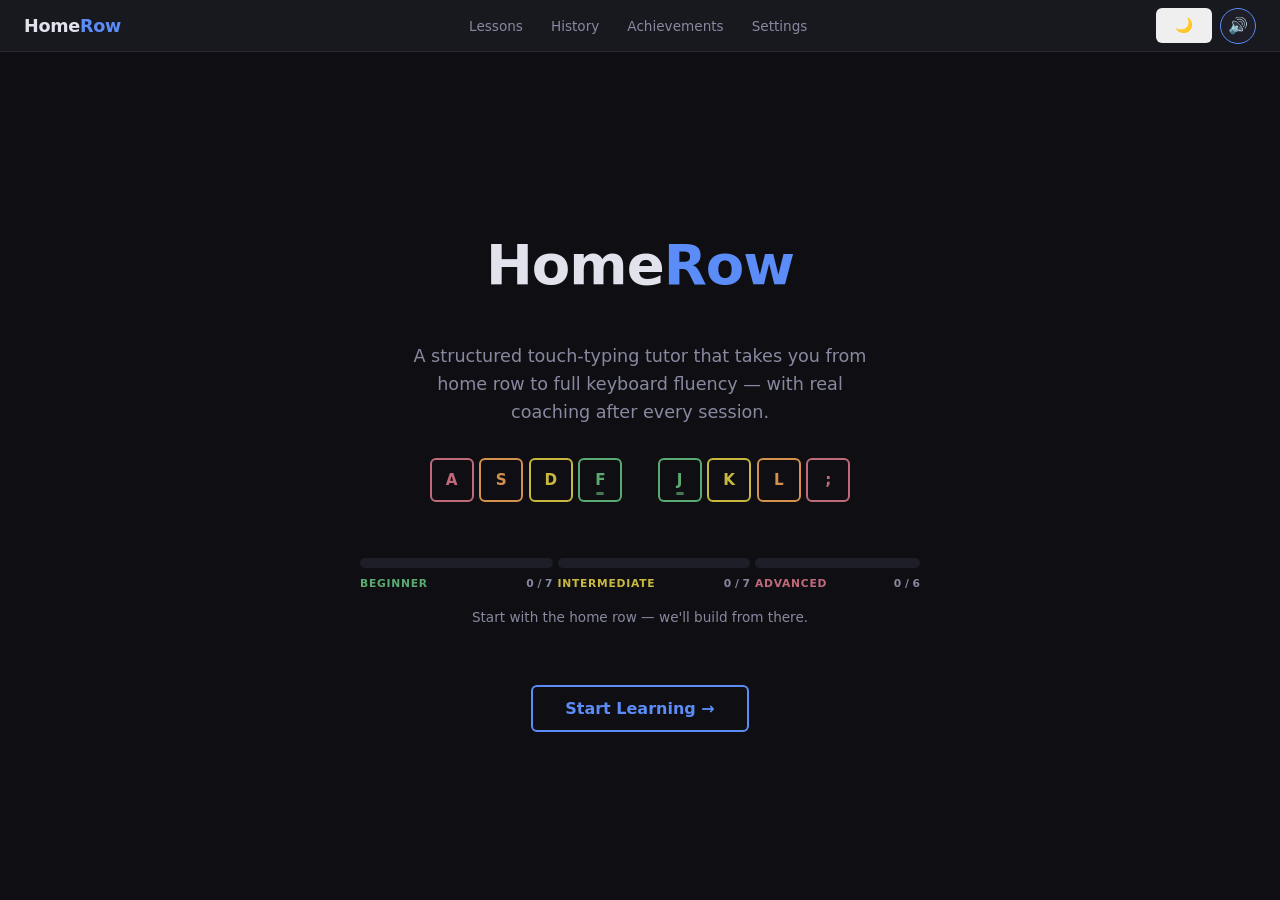
==== index.html @ 1284bb2a "Rename homerow.html to index.html for clean subdomain deployment Co-Authored-By: Claude Sonnet 4.6 <" ====
<!DOCTYPE html>
<html lang="en">
<head>
  <meta charset="UTF-8">
  <meta name="viewport" content="width=device-width, initial-scale=1.0">
  <title>HomeRow — Touch Typing Tutor</title>
  <meta name="description" content="HomeRow: a structured, phase-based touch typing tutor with AI coaching feedback.">
  <meta property="og:title" content="HomeRow — Touch Typing Tutor">
  <meta property="og:description" content="A structured touch-typing tutor that takes you from home row to full keyboard fluency — with AI coaching after every session.">
  <meta property="og:image" content="https://homerow.jamesmitchell.co.nz/assets/icons/social.png">
  <meta property="og:url" content="https://homerow.jamesmitchell.co.nz">
  <meta property="og:type" content="website">
  <link rel="icon" type="image/svg+xml" href="./assets/icons/favicon.svg">
  <link rel="stylesheet" href="./css/style.css">
</head>
<body>

<div id="mobile-notice" class="mobile-notice hidden">
  <div class="mobile-notice-inner">
    <div class="mobile-notice-icon">⌨️</div>
    <h2>HomeRow needs a keyboard</h2>
    <p>HomeRow is a touch typing tutor designed for use with a physical keyboard. For the best experience, open it on a desktop or laptop.</p>
  </div>
</div>

<div id="app">

  <!-- ═══════════════════════════════════════════════════════════
       TOOLBAR
  ════════════════════════════════════════════════════════════ -->
  <header id="toolbar">
    <button class="logo" data-screen="welcome">Home<span>Row</span></button>

    <nav id="toolbar-nav">
      <button class="nav-btn" data-screen="lessons">Lessons</button>
      <button class="nav-btn" data-screen="history">History</button>
      <button class="nav-btn" data-screen="achievements">Achievements</button>
      <button class="nav-btn" data-screen="settings">Settings</button>
    </nav>

    <div id="toolbar-right">
      <button id="theme-toggle" title="Switch to light mode">🌙</button>
      <button id="sound-toggle" class="on" title="Sound on — click to mute">🔊</button>
    </div>
  </header>

  <!-- ═══════════════════════════════════════════════════════════
       SCREEN: WELCOME
  ════════════════════════════════════════════════════════════ -->
  <main id="screen-welcome" class="screen active">
    <div class="welcome-logo">Home<span>Row</span></div>
    <p class="welcome-tagline">
      A structured touch-typing tutor that takes you from home row to full keyboard fluency — with real coaching after every session.
    </p>

    <div class="welcome-homerow">
      <div class="welcome-key" data-finger="left-pinky">A</div>
      <div class="welcome-key" data-finger="left-ring">S</div>
      <div class="welcome-key" data-finger="left-middle">D</div>
      <div class="welcome-key welcome-anchor" data-finger="left-index">F</div>
      <div class="welcome-spacer"></div>
      <div class="welcome-key welcome-anchor" data-finger="right-index">J</div>
      <div class="welcome-key" data-finger="right-middle">K</div>
      <div class="welcome-key" data-finger="right-ring">L</div>
      <div class="welcome-key" data-finger="right-pinky">;</div>
    </div>

    <div class="welcome-progress">
      <div class="welcome-progress-bar">
        <div class="progress-segment progress-segment--beginner">
          <div class="progress-segment-track">
            <div class="progress-segment-fill" id="progress-fill-beginner"></div>
          </div>
          <div class="progress-segment-label">
            <span class="progress-segment-name">Beginner</span>
            <span class="progress-segment-count" id="progress-count-beginner">0 / 7</span>
          </div>
        </div>
        <div class="progress-segment progress-segment--intermediate">
          <div class="progress-segment-track">
            <div class="progress-segment-fill" id="progress-fill-intermediate"></div>
          </div>
          <div class="progress-segment-label">
            <span class="progress-segment-name">Intermediate</span>
            <span class="progress-segment-count" id="progress-count-intermediate">0 / 7</span>
          </div>
        </div>
        <div class="progress-segment progress-segment--advanced">
          <div class="progress-segment-track">
            <div class="progress-segment-fill" id="progress-fill-advanced"></div>
          </div>
          <div class="progress-segment-label">
            <span class="progress-segment-name">Advanced</span>
            <span class="progress-segment-count" id="progress-count-advanced">0 / 6</span>
          </div>
        </div>
      </div>
      <p class="welcome-phase-hint" id="welcome-phase-hint"></p>
    </div>

    <div style="display: flex; gap: 0.75rem; flex-wrap: wrap; justify-content: center;">
      <button id="btn-start" class="btn-primary">Start Learning →</button>
      <button id="btn-import-welcome" class="btn-secondary">Load Progress</button>
    </div>
  </main>

  <!-- ═══════════════════════════════════════════════════════════
       SCREEN: LESSON SELECT
  ════════════════════════════════════════════════════════════ -->
  <main id="screen-lessons" class="screen">
    <h2>Choose a Lesson</h2>
    <p class="subtitle">Complete each lesson to unlock the next. Requires 90% accuracy and meeting the WPM target.</p>
    <div id="lessons-grid-root"></div>
    <div class="lessons-actions">
      <button id="btn-save-lessons" class="btn-secondary">Save Progress</button>
      <button id="btn-load-lessons" class="btn-secondary">Load Progress</button>
    </div>
  </main>

  <!-- ═══════════════════════════════════════════════════════════
       SCREEN: SESSION (TYPING)
  ════════════════════════════════════════════════════════════ -->
  <main id="screen-session" class="screen">

    <!-- Session header -->
    <div class="session-header">
      <div class="session-info">
        <h2 id="session-lesson-title">Lesson 1: Home Row</h2>
        <span id="session-phase-badge" class="phase-badge beginner">beginner</span>
        <span id="session-length" class="text-dim text-sm" style="margin-left: 0.5rem;">~18 min session</span>
      </div>
      <div class="session-stats">
        <div class="stat-pill">
          <div class="stat-val" id="live-wpm">0</div>
          <div class="stat-lbl">WPM</div>
        </div>
        <div class="stat-pill">
          <div class="stat-val" id="live-accuracy">100%</div>
          <div class="stat-lbl">Accuracy</div>
        </div>
        <div class="stat-pill">
          <div class="stat-val" id="session-time">0:00</div>
          <div class="stat-lbl">Time</div>
        </div>
      </div>
    </div>

    <!-- Exercise info and progress -->
    <div style="display: flex; align-items: center; justify-content: space-between; gap: 1rem;">
      <span class="exercise-label" id="exercise-label">Warmup</span>
      <span class="text-dim text-xs" id="exercise-progress-label">Exercise 1 of 4</span>
    </div>
    <div class="progress-track">
      <div class="progress-fill" id="progress-fill" style="width: 0%"></div>
    </div>

    <!-- Typing area -->
    <div class="typing-area">
      <div id="typing-text" tabindex="0" aria-label="Typing exercise text" role="textbox" aria-readonly="true"></div>
    </div>

    <!-- Keyboard diagram -->
    <div class="keyboard-wrap">
      <div class="keyboard-legend">
        <div class="legend-item"><div class="legend-dot pinky"></div>Pinky</div>
        <div class="legend-item"><div class="legend-dot ring"></div>Ring</div>
        <div class="legend-item"><div class="legend-dot middle"></div>Middle</div>
        <div class="legend-item"><div class="legend-dot index"></div>Index</div>
        <div class="legend-item"><div class="legend-dot thumb"></div>Thumb</div>
      </div>
      <div id="keyboard-diagram" class="keyboard-diagram"></div>
    </div>

    <!-- Footer hints -->
    <div class="session-footer">
      <span class="hint">Just start typing — no need to click the text box.</span>
      <button class="btn-secondary text-sm" id="btn-quit-session"
              onclick="if(confirm('End this session?')) { location.reload(); }">Quit Session</button>
    </div>

  </main>

  <!-- ═══════════════════════════════════════════════════════════
       SCREEN: PHASE COMPLETE
  ════════════════════════════════════════════════════════════ -->
  <main id="screen-phase-complete" class="screen">
    <div class="phase-complete-inner">
      <div class="phase-complete-achievement-icon" id="phase-complete-icon"></div>
      <div class="phase-complete-phase-label" id="phase-complete-label"></div>
      <h2 class="phase-complete-title" id="phase-complete-title"></h2>
      <p class="phase-complete-message" id="phase-complete-message"></p>
      <div class="phase-complete-achievement-name" id="phase-complete-achievement-name"></div>
      <button id="btn-phase-continue" class="btn-primary">View Results →</button>
    </div>
  </main>

  <!-- ═══════════════════════════════════════════════════════════
       SCREEN: SUMMARY
  ════════════════════════════════════════════════════════════ -->
  <main id="screen-summary" class="screen">

    <div class="summary-header">
      <h2>Session Complete 🎉</h2>
      <p>Here's how you did.</p>
    </div>

    <!-- Stats grid -->
    <div class="summary-stats">
      <div class="summary-stat">
        <div class="val accent" id="summary-wpm">—</div>
        <div class="lbl">WPM</div>
        <div class="target-lbl" id="summary-wpm-target"></div>
      </div>
      <div class="summary-stat">
        <div class="val good" id="summary-accuracy">—</div>
        <div class="lbl">Accuracy</div>
        <div class="target-lbl" id="summary-acc-target"></div>
      </div>
      <div class="summary-stat">
        <div class="val" id="summary-duration">—</div>
        <div class="lbl">Duration</div>
      </div>
      <div class="summary-stat">
        <div class="val" id="summary-lesson">—</div>
        <div class="lbl">Lesson</div>
      </div>
    </div>

    <!-- Unlock banner (shown if lesson unlocked) -->
    <div id="unlock-banner" class="unlock-banner hidden">
      <span class="icon">🔓</span>
      <div>
        <strong>Lesson unlocked!</strong>
        <span id="unlock-lesson-title" style="color: var(--text-dim);">Next lesson title</span>
      </div>
    </div>

    <!-- Not-passed notice (shown if thresholds not met) -->
    <div id="not-passed-notice" class="not-passed-notice hidden">
      <p class="not-passed-heading">Not quite — keep practising this lesson.</p>
      <ul id="not-passed-reasons" class="not-passed-reasons"></ul>
    </div>

    <!-- Strict Mode prompt (shown once after first lesson pass) -->
    <div id="strict-mode-prompt" class="strict-prompt hidden">
      <div class="strict-prompt-body">
        <strong>Ready for a challenge?</strong>
        <p>Strict Mode forces you to fix every mistake before moving on — the fastest way to build clean habits.</p>
      </div>
      <div class="strict-prompt-actions">
        <button id="btn-strict-yes" class="btn-primary">Turn on Strict Mode</button>
        <button id="btn-strict-no" class="btn-secondary">Not yet</button>
      </div>
    </div>

    <!-- New achievements (shown when earned this session) -->
    <div id="new-achievements-banner" class="new-achievements-banner hidden">
      <h3>🏆 Achievement Unlocked!</h3>
      <div id="new-achievements-list" class="new-achievements-list"></div>
    </div>

    <!-- Problem keys -->
    <div class="problem-keys-section">
      <h3>Problem Keys This Session</h3>
      <div id="problem-key-list" class="problem-key-list"></div>
    </div>

    <!-- AI Feedback -->
    <div class="ai-feedback">
      <h3>Coach Feedback</h3>
      <div id="ai-feedback-text">
        <span class="unavailable">Coaching feedback will appear here after your session.</span>
      </div>
    </div>

    <!-- Strict Mode toggle -->
    <div class="summary-strict-row">
      <span class="summary-strict-label">Strict Mode</span>
      <span class="summary-strict-desc">Fix every mistake before moving on</span>
      <label class="toggle">
        <input type="checkbox" id="summary-strict-check">
        <span class="toggle-slider"></span>
      </label>
    </div>

    <!-- Actions -->
    <div class="summary-actions">
      <button id="btn-next-lesson" class="btn-primary hidden">Next Lesson →</button>
      <button id="btn-retry" class="btn-secondary">Try Again</button>
      <button id="btn-lessons-from-summary" class="btn-secondary">All Lessons</button>
      <button id="btn-save-summary" class="btn-secondary">Save Progress</button>
    </div>

  </main>

  <!-- ═══════════════════════════════════════════════════════════
       SCREEN: ACHIEVEMENTS
  ════════════════════════════════════════════════════════════ -->
  <main id="screen-achievements" class="screen">
    <h2>Achievements</h2>
    <p class="subtitle">Milestones earned through your practice. Keep going — there's always another to unlock.</p>
    <div id="achievements-grid" class="achievements-grid"></div>
  </main>

  <!-- ═══════════════════════════════════════════════════════════
       SCREEN: HISTORY
  ════════════════════════════════════════════════════════════ -->
  <main id="screen-history" class="screen">

    <h2>Your Progress</h2>
    <p class="subtitle">WPM and accuracy over your last 30 sessions.</p>

    <div id="history-empty" class="no-history hidden">
      <p>No sessions yet. Complete your first lesson to see your progress here.</p>
    </div>

    <div id="history-content" class="hidden">
      <div class="ai-feedback" id="history-ai-wrap">
        <h3>Progress Summary <button id="btn-history-ai-refresh" class="btn-refresh" title="Refresh summary">↺</button></h3>
        <div id="history-ai-text"><span class="loading">Generating your progress summary…</span></div>
      </div>

      <div class="chart-wrap">
        <h3>Performance Over Time</h3>
        <canvas id="history-chart"></canvas>
        <div class="chart-legend">
          <div class="chart-legend-item">
            <div class="legend-line" style="background: #5b8cf7;"></div>
            WPM
          </div>
          <div class="chart-legend-item">
            <div class="legend-line" style="background: #4cbb8f; border-top: 2px dashed #4cbb8f; background: none;"></div>
            Accuracy %
          </div>
        </div>
      </div>

      <div class="history-table-wrap">
        <h3>Recent Sessions</h3>
        <table class="history-table">
          <thead>
            <tr>
              <th>Date</th>
              <th>Lesson</th>
              <th>Phase</th>
              <th>WPM</th>
              <th>Accuracy</th>
              <th>Duration</th>
            </tr>
          </thead>
          <tbody id="history-tbody"></tbody>
        </table>
      </div>
    </div>

  </main>

  <!-- ═══════════════════════════════════════════════════════════
       SCREEN: SETTINGS
  ════════════════════════════════════════════════════════════ -->
  <main id="screen-settings" class="screen">

    <h2>Settings</h2>
    <p class="subtitle">Preferences are saved automatically to your browser.</p>

    <!-- Appearance -->
    <div class="settings-section">
      <h3>Appearance</h3>

      <div class="setting-row">
        <div class="setting-info">
          <label for="setting-theme">Light Mode</label>
          <p>Switch between the default dark theme and a light theme.</p>
        </div>
        <div class="toggle-wrap">
          <label class="toggle">
            <input type="checkbox" id="setting-theme">
            <span class="toggle-slider"></span>
          </label>
        </div>
      </div>
    </div>

    <!-- Sound & Typing -->
    <div class="settings-section">
      <h3>Typing</h3>

      <div class="setting-row">
        <div class="setting-info">
          <label for="setting-sound">Sound Effects</label>
          <p>Play audio feedback on correct and incorrect keystrokes.</p>
        </div>
        <div class="toggle-wrap">
          <label class="toggle">
            <input type="checkbox" id="setting-sound" checked>
            <span class="toggle-slider"></span>
          </label>
        </div>
      </div>

      <div class="setting-row">
        <div class="setting-info">
          <label for="setting-strict">Strict Mode</label>
          <p>Strict Mode requires you to fix every mistake before moving on. This slows you down at first but builds cleaner muscle memory and better accuracy habits long-term. Recommended once you're comfortable with basic key positions.</p>
        </div>
        <div class="toggle-wrap">
          <label class="toggle">
            <input type="checkbox" id="setting-strict">
            <span class="toggle-slider"></span>
          </label>
        </div>
      </div>
    </div>

    <!-- Data -->
    <div class="settings-section">
      <h3>Progress &amp; Data</h3>

      <div class="setting-row">
        <div class="setting-info">
          <label>Save / Load Progress</label>
          <p>Save all your progress, stats, achievements, and preferences as a JSON file.</p>
        </div>
        <div class="export-import-row">
          <button id="btn-export" class="btn-secondary">Save Progress</button>
          <button id="btn-import" class="btn-secondary">Load Progress</button>
        </div>
      </div>
    </div>

    <!-- Danger zone -->
    <div class="settings-section danger-zone">
      <h3>Danger Zone</h3>
      <div class="setting-row">
        <div class="setting-info">
          <label>Reset All Progress</label>
          <p>Permanently delete all lessons, stats, achievements, and saved data. This cannot be undone.</p>
        </div>
        <button id="btn-reset" class="btn-danger">Reset Everything</button>
      </div>
    </div>

  </main>

</div><!-- #app -->

<!-- ═══════════════════════════════════════════════════════════
     MODAL: Hand Placement Tutorial (shown once before first session)
════════════════════════════════════════════════════════════ -->
<div id="modal-hand-tutorial" class="modal-overlay">
  <div class="modal modal-wide">
    <button class="modal-close" id="btn-hand-tutorial-close" aria-label="Close">✕</button>
    <h3>Hand Position — Before You Start</h3>
    <p>Touch typing starts with your fingers in the right place. Spend 30 seconds on this and every lesson will go more smoothly.</p>

    <div class="tutorial-keyboard">
      <div class="tutorial-hands-row">
        <div class="tutorial-hand-group">
          <div class="tutorial-hand-label">Left Hand — Home Row</div>
          <div class="tutorial-hand-keys">
            <div class="tutorial-key-col">
              <div class="tutorial-key" data-finger="left-pinky">A</div>
              <span class="tutorial-key-label" data-finger="left-pinky">Pinky</span>
            </div>
            <div class="tutorial-key-col">
              <div class="tutorial-key" data-finger="left-ring">S</div>
              <span class="tutorial-key-label" data-finger="left-ring">Ring</span>
            </div>
            <div class="tutorial-key-col">
              <div class="tutorial-key" data-finger="left-middle">D</div>
              <span class="tutorial-key-label" data-finger="left-middle">Middle</span>
            </div>
            <div class="tutorial-key-col">
              <div class="tutorial-key tutorial-anchor" data-finger="left-index">F</div>
              <span class="tutorial-key-label" data-finger="left-index">Index</span>
            </div>
          </div>
        </div>
        <div class="tutorial-spacer"></div>
        <div class="tutorial-hand-group">
          <div class="tutorial-hand-label">Right Hand — Home Row</div>
          <div class="tutorial-hand-keys">
            <div class="tutorial-key-col">
              <div class="tutorial-key tutorial-anchor" data-finger="right-index">J</div>
              <span class="tutorial-key-label" data-finger="right-index">Index</span>
            </div>
            <div class="tutorial-key-col">
              <div class="tutorial-key" data-finger="right-middle">K</div>
              <span class="tutorial-key-label" data-finger="right-middle">Middle</span>
            </div>
            <div class="tutorial-key-col">
              <div class="tutorial-key" data-finger="right-ring">L</div>
              <span class="tutorial-key-label" data-finger="right-ring">Ring</span>
            </div>
            <div class="tutorial-key-col">
              <div class="tutorial-key" data-finger="right-pinky">;</div>
              <span class="tutorial-key-label" data-finger="right-pinky">Pinky</span>
            </div>
          </div>
        </div>
      </div>
      <div class="tutorial-spacebar-col">
        <div class="tutorial-key tutorial-spacebar" data-finger="thumb">Space</div>
        <span class="tutorial-key-label" data-finger="thumb">Thumb</span>
      </div>
    </div>

    <ul class="tutorial-tips">
      <li><strong>F and J have raised bumps</strong> — use them to find home position without looking down.</li>
      <li><strong>Curve your fingers lightly</strong> — rest them gently on the keys, not pressing down.</li>
      <li><strong>Return after every keystroke</strong> — always bring fingers back to home row after reaching for another key.</li>
      <li><strong>Eyes on the screen</strong> — the keyboard diagram at the bottom of each session shows which finger to use.</li>
    </ul>

    <button id="btn-hand-tutorial-done" class="btn-primary btn-full">I'm Ready — Let's Type</button>
  </div>
</div>

<!-- ═══════════════════════════════════════════════════════════
     MODAL: New Key Intro (shown at session start when new keys are introduced)
════════════════════════════════════════════════════════════ -->
<div id="modal-new-keys" class="modal-overlay">
  <div class="modal modal-wide">
    <button class="modal-close" id="btn-new-keys-close" aria-label="Close">✕</button>
    <h3>New Keys This Lesson</h3>
    <p id="new-keys-note" class="new-keys-note" hidden></p>
    <p>Here's which finger to use for each new key. The keyboard diagram will highlight the correct finger as you type — don't worry about memorising this now.</p>
    <div id="new-key-cards" class="new-key-cards"></div>
    <button id="btn-new-keys-done" class="btn-primary btn-full">Start Session</button>
  </div>
</div>

<!-- ═══════════════════════════════════════════════════════════
     MODAL: Confirm Reset
════════════════════════════════════════════════════════════ -->
<div id="modal-reset" class="modal-overlay">
  <div class="modal">
    <h3>Reset All Progress?</h3>
    <p>This will permanently delete all your lessons, session history, problem key data, achievements, and preferences. This action cannot be undone. Save your progress first if you want a backup.</p>
    <div class="modal-actions">
      <button id="btn-cancel-reset" class="btn-secondary">Cancel</button>
      <button id="btn-confirm-reset" class="btn-danger">Yes, Reset Everything</button>
    </div>
  </div>
</div>

<!-- Toast container -->
<div id="toast-container"></div>

<!-- ─── Scripts ──────────────────────────────────────────────────────────── -->
<!-- Load order matters: storage → tracker → lessons → app -->
<script src="./js/storage.js"></script>
<script src="./js/tracker.js"></script>
<script src="./js/lessons.js"></script>
<script src="./js/app.js"></script>

</body>
</html>
---- css/style.css ----
/* ══════════════════════════════════════════════════════════════════════════════
   HomeRow — Main Stylesheet
   Dark mode, calm and focused. All visual design lives here.
   ══════════════════════════════════════════════════════════════════════════════ */

/* ─── Variables ──────────────────────────────────────────────────────────────── */

:root {
  --bg:         #0f0f13;
  --surface:    #18181f;
  --card:       #1e1e28;
  --border:     #2a2a38;
  --input-bg:   #13131a;

  --text:       #e2e2ec;
  --text-dim:   #8888a0;
  --text-faint: #444458;

  --accent:     #5b8cf7;
  --accent-dim: #3a6be0;
  --success:    #4cbb8f;
  --error:      #e05c6e;
  --warning:    #e8a84e;
  --info:       #7bbfed;

  /* Finger colours */
  --finger-pinky:  #c0697a;
  --finger-ring:   #d4904d;
  --finger-middle: #c9b840;
  --finger-index:  #5baa72;
  --finger-thumb:  #5b8cf7;

  /* Phase / session badge tints */
  --badge-bg-beginner:     #1a3a2a;
  --badge-bg-intermediate: #2a2a1a;
  --badge-bg-advanced:     #1a1a3a;

  --radius:    10px;
  --radius-sm: 6px;
  --shadow:    0 4px 24px rgba(0,0,0,0.5);
  --transition: 0.18s ease;
}

/* ─── Light Mode Overrides ───────────────────────────────────────────────────── */

body.light {
  --bg:         #f2f2f7;
  --surface:    #ffffff;
  --card:       #e8e8f0;
  --border:     #d0d0e0;
  --input-bg:   #fafafd;

  --text:       #1a1a2e;
  --text-dim:   #55556a;
  --text-faint: #aaaabc;

  --shadow: 0 4px 24px rgba(0,0,0,0.10);

  /* Phase / session badge tints */
  --badge-bg-beginner:     #d4ede2;
  --badge-bg-intermediate: #ede8d4;
  --badge-bg-advanced:     #d4d4ed;

  /* Finger colours — slightly deeper for contrast on light bg */
  --finger-pinky:  #b85566;
  --finger-ring:   #c47a35;
  --finger-middle: #a89a20;
  --finger-index:  #3d9458;
  --finger-thumb:  #3a6be0;
}

/* ─── Reset & Base ───────────────────────────────────────────────────────────── */

*, *::before, *::after { box-sizing: border-box; margin: 0; padding: 0; }

html { font-size: 16px; }

body {
  font-family: 'Segoe UI', system-ui, -apple-system, sans-serif;
  background: var(--bg);
  color: var(--text);
  min-height: 100vh;
  line-height: 1.6;
  overflow-x: hidden;
}

a { color: var(--accent); text-decoration: none; }
a:hover { text-decoration: underline; }

button {
  cursor: pointer;
  font-family: inherit;
  font-size: 0.9rem;
  border: none;
  border-radius: var(--radius-sm);
  padding: 0.55rem 1.2rem;
  transition: filter var(--transition), transform var(--transition), background var(--transition);
}
button:hover  { filter: brightness(1.1); }
button:active { transform: scale(0.97); }

input, select, textarea {
  font-family: inherit;
  font-size: 0.9rem;
  background: var(--input-bg);
  color: var(--text);
  border: 1px solid var(--border);
  border-radius: var(--radius-sm);
  padding: 0.5rem 0.75rem;
  outline: none;
  transition: border-color var(--transition);
}
input:focus, select:focus, textarea:focus {
  border-color: var(--accent);
}

/* ─── Layout ─────────────────────────────────────────────────────────────────── */

#app {
  display: flex;
  flex-direction: column;
  min-height: 100vh;
}

/* ─── Header / Toolbar ───────────────────────────────────────────────────────── */

#toolbar {
  display: flex;
  align-items: center;
  justify-content: space-between;
  padding: 0 1.5rem;
  height: 52px;
  background: var(--surface);
  border-bottom: 1px solid var(--border);
  position: sticky;
  top: 0;
  z-index: 100;
  gap: 1rem;
}

#toolbar .logo {
  font-size: 1.1rem;
  font-weight: 700;
  color: var(--text);
  letter-spacing: -0.3px;
  background: none;
  border: none;
  padding: 0;
  cursor: pointer;
  transition: opacity var(--transition);
}
#toolbar .logo:hover { opacity: 0.75; }
#toolbar .logo span { color: var(--accent); }

#toolbar-nav {
  display: flex;
  align-items: center;
  gap: 0.25rem;
}

.nav-btn {
  background: transparent;
  color: var(--text-dim);
  padding: 0.4rem 0.75rem;
  border-radius: var(--radius-sm);
  font-size: 0.85rem;
}
.nav-btn:hover  { background: var(--card); color: var(--text); filter: none; }
.nav-btn.active { background: var(--card); color: var(--accent); }

#toolbar-right {
  display: flex;
  align-items: center;
  gap: 0.5rem;
}

/* Sound toggle */
#sound-toggle {
  background: var(--card);
  color: var(--text-dim);
  border: 1px solid var(--border);
  width: 36px;
  height: 36px;
  border-radius: 50%;
  font-size: 1rem;
  display: flex;
  align-items: center;
  justify-content: center;
  padding: 0;
  transition: color var(--transition), border-color var(--transition);
}
#sound-toggle.on  { color: var(--accent); border-color: var(--accent); }
#sound-toggle.off { color: var(--text-faint); }

/* ─── Screens ────────────────────────────────────────────────────────────────── */

.screen {
  display: none;
  flex: 1;
  padding: 2rem 1.5rem;
  max-width: 900px;
  margin: 0 auto;
  width: 100%;
  animation: fadeIn 0.25s ease;
}
.screen.active { display: flex; flex-direction: column; }

@keyframes fadeIn { from { opacity: 0; transform: translateY(8px); } to { opacity: 1; transform: none; } }

/* ─── Welcome Screen ─────────────────────────────────────────────────────────── */

#screen-welcome {
  align-items: center;
  justify-content: center;
  text-align: center;
  gap: 2rem;
}

.welcome-logo {
  font-size: 3.5rem;
  font-weight: 800;
  letter-spacing: -1px;
  color: var(--text);
}
.welcome-logo span { color: var(--accent); }

.welcome-tagline {
  font-size: 1.1rem;
  color: var(--text-dim);
  max-width: 480px;
}

/* Home row key display on welcome screen */
.welcome-homerow {
  display: flex;
  align-items: center;
  justify-content: center;
  gap: 0.35rem;
}
.welcome-spacer { width: 1.5rem; flex-shrink: 0; }
.welcome-key {
  width: 44px;
  height: 44px;
  border-radius: var(--radius-sm);
  border: 2px solid var(--border);
  background: transparent;
  display: flex;
  align-items: center;
  justify-content: center;
  font-size: 0.95rem;
  font-weight: 700;
  text-transform: uppercase;
  position: relative;
  transition: border-color var(--transition);
}
.welcome-key[data-finger="left-pinky"],
.welcome-key[data-finger="right-pinky"]  { border-color: var(--finger-pinky); color: var(--finger-pinky); }
.welcome-key[data-finger="left-ring"],
.welcome-key[data-finger="right-ring"]   { border-color: var(--finger-ring);  color: var(--finger-ring); }
.welcome-key[data-finger="left-middle"],
.welcome-key[data-finger="right-middle"] { border-color: var(--finger-middle); color: var(--finger-middle); }
.welcome-key[data-finger="left-index"],
.welcome-key[data-finger="right-index"]  { border-color: var(--finger-index); color: var(--finger-index); }
.welcome-anchor {
  position: relative;
}
.welcome-anchor::after {
  content: '';
  position: absolute;
  bottom: 5px;
  left: 50%;
  transform: translateX(-50%);
  width: 8px;
  height: 3px;
  border-radius: 2px;
  background: currentColor;
  opacity: 0.7;
}

.welcome-progress {
  width: 100%;
  max-width: 560px;
  margin: 1.5rem 0;
}
.welcome-progress-bar {
  display: flex;
  gap: 5px;
  width: 100%;
}
.progress-segment {
  display: flex;
  flex-direction: column;
  gap: 0.45rem;
}
.progress-segment--beginner     { flex: 7; }
.progress-segment--intermediate { flex: 7; }
.progress-segment--advanced     { flex: 6; }

.progress-segment-track {
  height: 10px;
  border-radius: 5px;
  background: var(--card);
  overflow: hidden;
}
.progress-segment-fill {
  height: 100%;
  width: 0%;
  border-radius: 5px;
  transition: width 0.5s ease;
}
.progress-segment--beginner     .progress-segment-fill { background: var(--finger-index); }
.progress-segment--intermediate .progress-segment-fill { background: var(--finger-middle); }
.progress-segment--advanced     .progress-segment-fill { background: var(--finger-pinky); }

.progress-segment-label {
  display: flex;
  justify-content: space-between;
  align-items: center;
}
.progress-segment-name {
  font-size: 0.67rem;
  font-weight: 700;
  text-transform: uppercase;
  letter-spacing: 0.07em;
  color: var(--text-dim);
}
.progress-segment--beginner     .progress-segment-name { color: var(--finger-index); }
.progress-segment--intermediate .progress-segment-name { color: var(--finger-middle); }
.progress-segment--advanced     .progress-segment-name { color: var(--finger-pinky); }

.progress-segment-count {
  font-size: 0.67rem;
  font-weight: 600;
  color: var(--text-dim);
}
.welcome-phase-hint {
  text-align: center;
  font-size: 0.85rem;
  color: var(--text-dim);
  margin: 0.9rem 0 0;
}

.btn-primary {
  background: transparent;
  color: var(--accent);
  border: 2px solid var(--accent);
  font-size: 1rem;
  font-weight: 600;
  padding: 0.75rem 2rem;
  border-radius: var(--radius-sm);
}
.btn-primary:hover { background: var(--accent); color: #fff; filter: none; }

.btn-secondary {
  background: var(--card);
  color: var(--text-dim);
  border: 1px solid var(--border);
}
.btn-secondary:hover { background: var(--accent); color: #fff; border-color: var(--accent); filter: none; }

/* Keyboard navigation focus — same visual as hover */
.kb-focus {
  background: var(--accent) !important;
  color: #fff !important;
  border-color: var(--accent) !important;
  filter: none !important;
  outline: none;
}

/* ─── Lesson Select Screen ───────────────────────────────────────────────────── */

#screen-lessons h2 {
  font-size: 1.4rem;
  margin-bottom: 0.4rem;
}
#screen-lessons .subtitle {
  color: var(--text-dim);
  font-size: 0.9rem;
  margin-bottom: 1.75rem;
}

.phase-section { margin-bottom: 2rem; }
.phase-section h3 {
  font-size: 0.78rem;
  font-weight: 700;
  text-transform: uppercase;
  letter-spacing: 0.1em;
  color: var(--text-dim);
  margin-bottom: 0.75rem;
  padding-bottom: 0.5rem;
  border-bottom: 1px solid var(--border);
}

.lessons-grid {
  display: grid;
  grid-template-columns: repeat(auto-fill, minmax(240px, 1fr));
  gap: 0.75rem;
}

.lesson-card {
  background: var(--card);
  border: 1px solid var(--border);
  border-radius: var(--radius);
  padding: 1rem 1.25rem;
  cursor: pointer;
  transition: border-color var(--transition), background var(--transition), transform var(--transition);
  position: relative;
}
.lesson-card:hover:not(.locked) {
  border-color: var(--accent);
  background: var(--border);
  transform: translateY(-2px);
}
.lesson-card.locked {
  opacity: 0.45;
  cursor: not-allowed;
}
.lesson-card.current { border-color: var(--accent); }
.lesson-card.completed { border-color: var(--success); }

.lesson-card .lesson-num {
  font-size: 0.72rem;
  color: var(--text-faint);
  font-weight: 600;
  text-transform: uppercase;
  letter-spacing: 0.06em;
  margin-bottom: 0.3rem;
}
.lesson-card h4 { font-size: 0.95rem; margin-bottom: 0.2rem; }
.lesson-card .lesson-keys {
  font-size: 0.78rem;
  color: var(--text-dim);
  font-family: 'Courier New', monospace;
}
.lesson-card .lesson-status {
  position: absolute;
  top: 0.75rem;
  right: 0.85rem;
  font-size: 0.9rem;
}
.lesson-card .best-stats {
  margin-top: 0.6rem;
  font-size: 0.75rem;
  color: var(--text-dim);
}
.best-stats .stat { color: var(--success); font-weight: 600; }

/* ─── Session Screen ─────────────────────────────────────────────────────────── */

#screen-session {
  gap: 1.25rem;
}

/* Session header */
.session-header {
  display: flex;
  align-items: center;
  justify-content: space-between;
  flex-wrap: wrap;
  gap: 0.5rem;
}
.session-info h2 { font-size: 1.1rem; }
.session-info .phase-badge {
  display: inline-block;
  font-size: 0.7rem;
  font-weight: 700;
  text-transform: uppercase;
  letter-spacing: 0.08em;
  padding: 0.2rem 0.55rem;
  border-radius: 20px;
  margin-left: 0.5rem;
  vertical-align: middle;
}
.phase-badge.beginner     { background: var(--badge-bg-beginner);     color: var(--success); }
.phase-badge.intermediate { background: var(--badge-bg-intermediate); color: var(--warning); }
.phase-badge.advanced     { background: var(--badge-bg-advanced);     color: var(--info); }

.session-stats {
  display: flex;
  gap: 1.25rem;
}
.stat-pill {
  text-align: center;
}
.stat-pill .stat-val {
  font-size: 1.4rem;
  font-weight: 700;
  line-height: 1;
  color: var(--text);
  transition: color 0.3s;
}
.stat-pill .stat-val.live-good  { color: var(--finger-index); }
.stat-pill .stat-val.live-close { color: var(--finger-middle); }
.stat-pill .stat-val.live-mid   { color: var(--finger-ring); }
.stat-pill .stat-val.live-low   { color: var(--finger-pinky); }
.stat-pill .stat-lbl {
  font-size: 0.7rem;
  color: var(--text-dim);
  text-transform: uppercase;
  letter-spacing: 0.06em;
}

/* Exercise label */
.exercise-label {
  font-size: 0.78rem;
  font-weight: 600;
  color: var(--text-dim);
  text-transform: uppercase;
  letter-spacing: 0.08em;
}

/* Progress bar */
.progress-track {
  height: 4px;
  background: var(--border);
  border-radius: 2px;
  overflow: hidden;
}
.progress-fill {
  height: 100%;
  background: var(--accent);
  border-radius: 2px;
  transition: width 0.1s ease;
}

/* Typing area */
.typing-area {
  background: var(--card);
  border: 1px solid var(--border);
  border-radius: var(--radius);
  padding: 1.75rem 2rem;
  min-height: 100px;
  position: relative;
}

#typing-text {
  font-family: 'Courier New', 'Consolas', monospace;
  font-size: 1.35rem;
  line-height: 2;
  letter-spacing: 0.04em;
  word-break: break-word;
  user-select: none;
  outline: none;
}

#typing-text span {
  position: relative;
  transition: color 0.05s;
}
#typing-text span.pending  { color: var(--text-faint); }
#typing-text span.correct  { color: var(--success); }
#typing-text span.error    { color: var(--error); text-decoration: underline; }
#typing-text span.current {
  color: var(--text);
  background: rgba(91,140,247,0.18);
  border-radius: 2px;
  outline: 2px solid var(--accent);
  outline-offset: 1px;
  animation: blink 1s step-end infinite;
}
@keyframes blink {
  50% { outline-color: transparent; }
}

/* Cursor shaking on strict mode error */
.typing-area.shake {
  animation: shake 0.3s ease;
}
@keyframes shake {
  0%, 100% { transform: translateX(0); }
  20%       { transform: translateX(-5px); }
  40%       { transform: translateX(5px); }
  60%       { transform: translateX(-3px); }
  80%       { transform: translateX(3px); }
}

.session-footer {
  display: flex;
  align-items: center;
  justify-content: space-between;
  flex-wrap: wrap;
  gap: 0.5rem;
}
.session-footer .hint {
  font-size: 0.8rem;
  color: var(--text-faint);
}

/* ─── Keyboard Diagram ───────────────────────────────────────────────────────── */

.keyboard-wrap {
  background: var(--surface);
  border: 1px solid var(--border);
  border-radius: var(--radius);
  padding: 1rem 1.25rem;
  display: flex;
  flex-direction: column;
  align-items: center;
}

.keyboard-legend {
  display: flex;
  gap: 1rem;
  flex-wrap: wrap;
  justify-content: center;
  margin-bottom: 0.75rem;
}
.legend-item {
  display: flex;
  align-items: center;
  gap: 0.35rem;
  font-size: 0.72rem;
  color: var(--text-dim);
}
.legend-dot {
  width: 10px;
  height: 10px;
  border-radius: 50%;
}
.legend-dot.pinky  { background: var(--finger-pinky); }
.legend-dot.ring   { background: var(--finger-ring); }
.legend-dot.middle { background: var(--finger-middle); }
.legend-dot.index  { background: var(--finger-index); }
.legend-dot.thumb  { background: var(--finger-thumb); }

.keyboard-diagram {
  display: flex;
  flex-direction: column;
  gap: 4px;
  align-items: flex-start;
}

.kb-row {
  display: flex;
  gap: 4px;
}

.kb-key {
  display: flex;
  align-items: center;
  justify-content: center;
  width: 36px;
  height: 36px;
  border-radius: 5px;
  font-family: 'Courier New', monospace;
  font-size: 0.7rem;
  font-weight: 600;
  background: var(--card);
  border: 1px solid var(--border);
  color: var(--text-dim);
  transition: all 0.12s ease;
  position: relative;
}

/* Finger colour dots on keys */
.kb-key[data-finger="left-pinky"]   { border-bottom: 3px solid var(--finger-pinky); }
.kb-key[data-finger="left-ring"]    { border-bottom: 3px solid var(--finger-ring); }
.kb-key[data-finger="left-middle"]  { border-bottom: 3px solid var(--finger-middle); }
.kb-key[data-finger="left-index"]   { border-bottom: 3px solid var(--finger-index); }
.kb-key[data-finger="right-index"]  { border-bottom: 3px solid var(--finger-index); }
.kb-key[data-finger="right-middle"] { border-bottom: 3px solid var(--finger-middle); }
.kb-key[data-finger="right-ring"]   { border-bottom: 3px solid var(--finger-ring); }
.kb-key[data-finger="right-pinky"]  { border-bottom: 3px solid var(--finger-pinky); }

/* Active key (next to type) */
.kb-key.active {
  background: var(--accent);
  color: #fff;
  border-color: var(--accent);
  transform: scale(1.18);
  z-index: 1;
  box-shadow: 0 0 14px rgba(91,140,247,0.6);
  animation: keyPulse 0.6s ease infinite alternate;
}
@keyframes keyPulse {
  from { box-shadow: 0 0 8px rgba(91,140,247,0.4); }
  to   { box-shadow: 0 0 20px rgba(91,140,247,0.85); }
}

/* Space bar */
.kb-spacebar {
  width: 200px;
  height: 32px;
  border-radius: 5px;
  background: var(--card);
  border: 1px solid var(--border);
  border-bottom: 3px solid var(--finger-thumb);
  margin: 0 auto;
  transition: all 0.12s ease;
}
.kb-spacebar.active {
  background: var(--accent);
  border-color: var(--accent);
  box-shadow: 0 0 14px rgba(91,140,247,0.6);
}

/* ─── Summary Screen ─────────────────────────────────────────────────────────── */

#screen-summary {
  gap: 1.5rem;
}

.summary-header { text-align: center; }
.summary-header h2 {
  font-size: 1.8rem;
  margin-bottom: 0.35rem;
}
.summary-header p { color: var(--text-dim); }

.summary-stats {
  display: grid;
  grid-template-columns: repeat(4, 1fr);
  gap: 1rem;
}

.summary-stat {
  background: var(--card);
  border: 1px solid var(--border);
  border-radius: var(--radius);
  padding: 1.1rem;
  text-align: center;
}
.summary-stat .val {
  font-size: 2.2rem;
  font-weight: 700;
  line-height: 1.1;
}
.summary-stat .val.good    { color: var(--success); }
.summary-stat .val.warning { color: var(--warning); }
.summary-stat .val.accent  { color: var(--accent); }
.summary-stat .lbl {
  font-size: 0.75rem;
  color: var(--text-dim);
  text-transform: uppercase;
  letter-spacing: 0.07em;
  margin-top: 0.25rem;
}
.summary-stat .target-lbl {
  font-size: 0.7rem;
  color: var(--text-dim);
  margin-top: 0.2rem;
  opacity: 0.7;
}

/* Unlock banner */
.unlock-banner {
  background: linear-gradient(135deg, #1a2a1a, #1e3028);
  border: 1px solid var(--success);
  border-radius: var(--radius);
  padding: 1rem 1.5rem;
  display: flex;
  align-items: center;
  gap: 0.75rem;
  font-size: 0.9rem;
}
.unlock-banner .icon { font-size: 1.4rem; }
.unlock-banner strong { color: var(--success); }

.not-passed-notice {
  background: rgba(255, 90, 90, 0.08);
  border: 1px solid rgba(255, 90, 90, 0.35);
  border-radius: var(--radius);
  padding: 0.9rem 1.25rem;
  font-size: 0.88rem;
}
.not-passed-heading {
  font-weight: 600;
  color: var(--text);
  margin: 0 0 0.5rem;
}
.not-passed-reasons {
  list-style: none;
  padding: 0;
  margin: 0;
  display: flex;
  flex-direction: column;
  gap: 0.25rem;
}
.not-passed-fail {
  color: #ff6b6b;
}
.not-passed-fail::before { content: '✗  '; }

/* Problem keys */
.problem-keys-section { }
.problem-keys-section h3 {
  font-size: 0.85rem;
  font-weight: 600;
  color: var(--text-dim);
  margin-bottom: 0.75rem;
  text-transform: uppercase;
  letter-spacing: 0.07em;
}

.problem-key-list {
  display: flex;
  gap: 0.5rem;
  flex-wrap: wrap;
}

.problem-key-chip {
  background: var(--card);
  border: 1px solid var(--border);
  border-radius: 6px;
  padding: 0.3rem 0.75rem;
  font-family: 'Courier New', monospace;
  font-size: 0.85rem;
  display: flex;
  align-items: center;
  gap: 0.4rem;
}
.problem-key-chip .rate {
  color: var(--error);
  font-size: 0.72rem;
  font-weight: 600;
}

/* AI Feedback */
.ai-feedback {
  background: var(--card);
  border: 1px solid var(--border);
  border-left: 3px solid var(--accent);
  border-radius: var(--radius);
  padding: 1.25rem 1.5rem;
}
.ai-feedback h3 {
  font-size: 0.8rem;
  font-weight: 700;
  color: var(--accent);
  text-transform: uppercase;
  letter-spacing: 0.08em;
  margin-bottom: 0.75rem;
}
.ai-feedback p {
  font-size: 0.92rem;
  line-height: 1.65;
  color: var(--text);
}
.ai-feedback .loading {
  color: var(--text-dim);
  font-style: italic;
}
.ai-feedback .unavailable { color: var(--text-dim); font-size: 0.85rem; }
.ai-feedback .feedback-upgrade { color: var(--text-dim); font-size: 0.8rem; margin-top: 0.5rem; }
.ai-feedback h3 { display: flex; align-items: center; gap: 0.5rem; }
.btn-refresh {
  background: none;
  border: none;
  color: var(--text-dim);
  font-size: 1rem;
  cursor: pointer;
  padding: 0;
  line-height: 1;
  transition: color 0.15s;
}
.btn-refresh:hover { color: var(--accent); }

/* Summary actions */
.summary-actions {
  display: flex;
  gap: 0.75rem;
  justify-content: center;
  flex-wrap: wrap;
}

.strict-prompt {
  background: var(--card);
  border: 1px solid var(--border);
  border-left: 3px solid var(--accent);
  border-radius: var(--radius);
  padding: 1.1rem 1.25rem;
  display: flex;
  align-items: center;
  gap: 1.25rem;
  flex-wrap: wrap;
}
.strict-prompt.hidden { display: none; }
.strict-prompt-body { flex: 1; min-width: 0; }
.strict-prompt-body strong { display: block; margin-bottom: 0.25rem; color: var(--text); }
.strict-prompt-body p { font-size: 0.875rem; color: var(--text-dim); margin: 0; line-height: 1.5; }
.strict-prompt-actions { display: flex; gap: 0.5rem; flex-shrink: 0; }

.summary-strict-row {
  display: flex;
  align-items: center;
  gap: 0.75rem;
  padding: 0.75rem 0;
  border-top: 1px solid var(--border);
}
.summary-strict-label {
  font-size: 0.875rem;
  font-weight: 600;
  color: var(--text);
  white-space: nowrap;
}
.summary-strict-desc {
  font-size: 0.8rem;
  color: var(--text-dim);
  flex: 1;
}
.summary-strict-row .toggle { flex-shrink: 0; }

.lessons-actions {
  position: fixed;
  bottom: 2rem;
  right: 2rem;
  display: flex;
  flex-direction: column;
  gap: 0.5rem;
  z-index: 50;
}

/* ─── Phase Complete Screen ─────────────────────────────────────────────────── */

#screen-phase-complete {
  --phase-colour: var(--accent);
  justify-content: center;
  align-items: center;
  text-align: center;
}

.phase-complete-inner {
  display: flex;
  flex-direction: column;
  align-items: center;
  gap: 1.25rem;
  max-width: 480px;
  width: 100%;
  padding: 2rem 1rem;
}

.phase-complete-achievement-icon {
  width: 72px;
  height: 72px;
  color: var(--phase-colour);
  filter: drop-shadow(0 0 12px color-mix(in srgb, var(--phase-colour) 40%, transparent));
}
.phase-complete-achievement-icon svg {
  width: 100%;
  height: 100%;
}

.phase-complete-phase-label {
  font-size: 0.75rem;
  font-weight: 700;
  text-transform: uppercase;
  letter-spacing: 0.12em;
  color: var(--phase-colour);
}

.phase-complete-title {
  font-size: 2rem;
  font-weight: 800;
  color: var(--text);
  margin: 0;
  line-height: 1.1;
}

.phase-complete-message {
  font-size: 1rem;
  color: var(--text-dim);
  line-height: 1.6;
  margin: 0;
}

.phase-complete-achievement-name {
  font-size: 0.85rem;
  font-weight: 600;
  color: var(--phase-colour);
  opacity: 0.85;
}

#screen-phase-complete .btn-primary {
  margin-top: 0.5rem;
  min-width: 160px;
}

/* ─── Achievements Screen ───────────────────────────────────────────────────── */

#screen-achievements {
  gap: 1.5rem;
}
#screen-achievements h2 {
  font-size: 1.4rem;
  margin-bottom: 0.15rem;
}
#screen-achievements .subtitle {
  color: var(--text-dim);
  font-size: 0.9rem;
  margin-bottom: 0.5rem;
}

.achievements-grid {
  display: grid;
  grid-template-columns: repeat(3, 1fr);
  gap: 1rem;
}

.achievement-card {
  background: var(--card);
  border: 1px solid var(--border);
  border-radius: var(--radius);
  padding: 1.1rem 1.25rem;
  display: flex;
  align-items: flex-start;
  gap: 1rem;
  transition: border-color 0.2s;
}
.achievement-card.unlocked {
  border-left: 3px solid var(--accent);
}
.achievement-card.locked {
  opacity: 0.4;
}
.achievement-card.platinum {
  grid-column: 2;
}
.achievement-card.platinum.unlocked {
  border-left: 3px solid #d4a017;
  background: linear-gradient(135deg, var(--card) 70%, rgba(212,160,23,0.08));
}

.achievement-icon {
  width: 40px;
  height: 40px;
  flex-shrink: 0;
  color: var(--accent);
  display: flex;
  align-items: center;
  justify-content: center;
}
.achievement-card.locked .achievement-icon { color: var(--text-dim); }
.achievement-card.platinum.unlocked .achievement-icon { color: #d4a017; }
.achievement-icon svg { width: 100%; height: 100%; }

.achievement-info { flex: 1; min-width: 0; }
.achievement-name {
  font-weight: 700;
  font-size: 0.9rem;
  color: var(--text);
  margin-bottom: 0.2rem;
}
.achievement-card.platinum.unlocked .achievement-name { color: #d4a017; }
.achievement-desc {
  font-size: 0.78rem;
  color: var(--text-dim);
  line-height: 1.4;
}
.achievement-date {
  font-size: 0.72rem;
  color: var(--accent);
  margin-top: 0.3rem;
  font-weight: 500;
}
.achievement-card.platinum.unlocked .achievement-date { color: #d4a017; }

/* New achievement banner on summary screen */
.new-achievements-banner {
  background: var(--card);
  border: 1px solid var(--border);
  border-left: 3px solid #d4a017;
  border-radius: var(--radius);
  padding: 1rem 1.25rem;
}
.new-achievements-banner.hidden { display: none; }
.new-achievements-banner h3 {
  font-size: 0.8rem;
  font-weight: 700;
  text-transform: uppercase;
  letter-spacing: 0.07em;
  color: #d4a017;
  margin-bottom: 0.75rem;
}
.new-achievements-list {
  display: flex;
  flex-direction: column;
  gap: 0.6rem;
}
.new-achievement-item {
  display: flex;
  align-items: center;
  gap: 0.75rem;
}
.new-achievement-icon {
  width: 34px;
  height: 34px;
  flex-shrink: 0;
  color: #d4a017;
}
.new-achievement-icon svg { width: 100%; height: 100%; }
.new-achievement-name {
  font-weight: 700;
  font-size: 0.88rem;
  color: var(--text);
}
.new-achievement-desc {
  font-size: 0.78rem;
  color: var(--text-dim);
}

/* ─── History Screen ─────────────────────────────────────────────────────────── */

#screen-history {
  gap: 1.5rem;
}

#screen-history h2 {
  font-size: 1.4rem;
  margin-bottom: 0.15rem;
}
#screen-history .subtitle {
  color: var(--text-dim);
  font-size: 0.9rem;
  margin-bottom: 1rem;
}

.chart-wrap {
  background: var(--card);
  border: 1px solid var(--border);
  border-radius: var(--radius);
  padding: 1.5rem;
}
.chart-wrap h3 {
  font-size: 0.85rem;
  font-weight: 600;
  color: var(--text-dim);
  margin-bottom: 1rem;
  text-transform: uppercase;
  letter-spacing: 0.07em;
}

#history-chart {
  width: 100%;
  height: 220px;
  display: block;
}

.chart-legend {
  display: flex;
  gap: 1.25rem;
  margin-top: 0.75rem;
  flex-wrap: wrap;
}
.chart-legend-item {
  display: flex;
  align-items: center;
  gap: 0.4rem;
  font-size: 0.78rem;
  color: var(--text-dim);
}
.legend-line {
  width: 24px;
  height: 3px;
  border-radius: 2px;
}

.history-table-wrap {
  background: var(--card);
  border: 1px solid var(--border);
  border-radius: var(--radius);
  overflow: hidden;
}
.history-table-wrap h3 {
  font-size: 0.85rem;
  font-weight: 600;
  color: var(--text-dim);
  padding: 0.85rem 1.25rem;
  border-bottom: 1px solid var(--border);
  text-transform: uppercase;
  letter-spacing: 0.07em;
}

.history-table {
  width: 100%;
  border-collapse: collapse;
  font-size: 0.85rem;
}
.history-table th {
  text-align: left;
  padding: 0.5rem 1.25rem;
  color: var(--text-dim);
  font-weight: 600;
  font-size: 0.75rem;
  text-transform: uppercase;
  letter-spacing: 0.06em;
  border-bottom: 1px solid var(--border);
}
.history-table td {
  padding: 0.55rem 1.25rem;
  border-bottom: 1px solid rgba(255,255,255,0.04);
  color: var(--text);
}
.history-table tr:last-child td { border-bottom: none; }
.history-table tr:hover td { background: rgba(255,255,255,0.03); }

.badge {
  display: inline-block;
  padding: 0.15rem 0.5rem;
  border-radius: 20px;
  font-size: 0.7rem;
  font-weight: 600;
  text-transform: capitalize;
}
.badge.beginner     { background: var(--badge-bg-beginner);     color: var(--success); }
.badge.intermediate { background: var(--badge-bg-intermediate); color: var(--warning); }
.badge.advanced     { background: var(--badge-bg-advanced);     color: var(--info); }

.no-history {
  text-align: center;
  padding: 3rem;
  color: var(--text-dim);
  font-size: 0.9rem;
}

/* ─── Settings Screen ────────────────────────────────────────────────────────── */

#screen-settings {
  gap: 1.5rem;
  max-width: 680px;
}

#screen-settings h2 {
  font-size: 1.4rem;
  margin-bottom: 0.15rem;
}
#screen-settings .subtitle {
  color: var(--text-dim);
  font-size: 0.9rem;
  margin-bottom: 0.5rem;
}

.settings-section {
  background: var(--card);
  border: 1px solid var(--border);
  border-radius: var(--radius);
  overflow: hidden;
}
.settings-section h3 {
  font-size: 0.78rem;
  font-weight: 700;
  text-transform: uppercase;
  letter-spacing: 0.09em;
  color: var(--text-dim);
  padding: 0.85rem 1.25rem;
  border-bottom: 1px solid var(--border);
}

.setting-row {
  display: flex;
  align-items: flex-start;
  justify-content: space-between;
  padding: 1rem 1.25rem;
  gap: 1.5rem;
  border-bottom: 1px solid rgba(255,255,255,0.04);
}
.setting-row:last-child { border-bottom: none; }

.setting-info { flex: 1; }
.setting-info label {
  display: block;
  font-size: 0.9rem;
  font-weight: 500;
  margin-bottom: 0.25rem;
  cursor: default;
}
.setting-info label[for] { cursor: pointer; }
.setting-info p {
  font-size: 0.8rem;
  color: var(--text-dim);
  line-height: 1.5;
}

/* Toggle switch */
.toggle-wrap { flex-shrink: 0; margin-top: 4px; }
.toggle {
  position: relative;
  width: 44px;
  height: 24px;
  display: inline-block;
}
.toggle input { display: none; }
.toggle-slider {
  position: absolute;
  inset: 0;
  background: var(--border);
  border-radius: 24px;
  cursor: pointer;
  transition: background var(--transition);
}
.toggle-slider::before {
  content: '';
  position: absolute;
  width: 18px;
  height: 18px;
  background: var(--text-dim);
  border-radius: 50%;
  top: 3px;
  left: 3px;
  transition: transform var(--transition), background var(--transition);
}
.toggle input:checked + .toggle-slider {
  background: var(--accent);
}
.toggle input:checked + .toggle-slider::before {
  transform: translateX(20px);
  background: #fff;
}

.api-key-input {
  width: 100%;
  max-width: 340px;
  font-family: 'Courier New', monospace;
  font-size: 0.85rem;
}
.api-key-row { flex-direction: column; gap: 0.6rem; }
.api-key-row .api-key-controls { display: flex; gap: 0.5rem; align-items: center; flex-wrap: wrap; }

.danger-zone .setting-row { padding: 1rem 1.25rem; }
.btn-danger {
  background: rgba(224,92,110,0.15);
  color: var(--error);
  border: 1px solid rgba(224,92,110,0.3);
}
.btn-danger:hover { background: rgba(224,92,110,0.25); filter: none; }

/* Export/Import */
.export-import-row {
  display: flex;
  gap: 0.5rem;
  flex-wrap: wrap;
}

/* ─── Modals ─────────────────────────────────────────────────────────────────── */

.modal-overlay {
  display: none;
  position: fixed;
  inset: 0;
  background: rgba(0,0,0,0.6);
  z-index: 200;
  align-items: center;
  justify-content: center;
  padding: 1rem;
}
.modal-overlay.open { display: flex; }

.modal {
  background: var(--card);
  border: 1px solid var(--border);
  border-radius: var(--radius);
  padding: 2rem;
  max-width: 460px;
  width: 100%;
  box-shadow: var(--shadow);
  animation: modalIn 0.2s ease;
  position: relative;
}
.modal-close {
  position: absolute;
  top: 0.75rem;
  right: 0.75rem;
  background: none;
  border: none;
  color: var(--text-dim);
  font-size: 1.2rem;
  line-height: 1;
  cursor: pointer;
  padding: 0.25rem 0.5rem;
  border-radius: var(--radius);
  transition: color 0.15s, background 0.15s;
}
.modal-close:hover { color: var(--text); background: var(--border); }
@keyframes modalIn { from { transform: scale(0.95); opacity: 0; } to { transform: none; opacity: 1; } }

.modal h3 { font-size: 1.2rem; margin-bottom: 0.5rem; }
.modal p { color: var(--text-dim); font-size: 0.9rem; margin-bottom: 1.25rem; }
.modal-actions { display: flex; gap: 0.75rem; justify-content: flex-end; flex-wrap: wrap; }

/* ─── Tutorial modals ────────────────────────────────────────────────────────── */

.modal-wide { max-width: 580px; }
.btn-full   { width: 100%; margin-top: 1.5rem; }

/* Tutorial keyboard layout */
.tutorial-keyboard {
  display: flex;
  flex-direction: column;
  margin: 1.5rem 0 0.5rem;
}
.tutorial-hands-row {
  display: flex;
  align-items: flex-start;
}
.tutorial-hand-group {
  display: flex;
  flex-direction: column;
  align-items: center;
  gap: 0.5rem;
}
.tutorial-hand-label {
  font-size: 0.68rem;
  font-weight: 700;
  text-transform: uppercase;
  letter-spacing: 0.07em;
  color: var(--text-dim);
}
.tutorial-hand-keys {
  display: flex;
  gap: 0.4rem;
}
.tutorial-key-col {
  display: flex;
  flex-direction: column;
  align-items: center;
  gap: 0.35rem;
}
.tutorial-key-label {
  font-size: 0.6rem;
  font-weight: 600;
  text-transform: uppercase;
  letter-spacing: 0.03em;
  opacity: 0.85;
}
.tutorial-key-label[data-finger="left-pinky"],
.tutorial-key-label[data-finger="right-pinky"]  { color: var(--finger-pinky); }
.tutorial-key-label[data-finger="left-ring"],
.tutorial-key-label[data-finger="right-ring"]   { color: var(--finger-ring); }
.tutorial-key-label[data-finger="left-middle"],
.tutorial-key-label[data-finger="right-middle"] { color: var(--finger-middle); }
.tutorial-key-label[data-finger="left-index"],
.tutorial-key-label[data-finger="right-index"]  { color: var(--finger-index); }
.tutorial-key-label[data-finger="thumb"]        { color: var(--finger-thumb); }
.tutorial-spacebar-col {
  display: flex;
  flex-direction: column;
  align-items: center;
  gap: 0.35rem;
  margin: 1rem 0 1.5rem;
}
.tutorial-spacer { flex: 1; }
.tutorial-key {
  width: 52px;
  height: 52px;
  border-radius: var(--radius-sm);
  border: 2px solid var(--border);
  background: var(--surface);
  display: flex;
  align-items: center;
  justify-content: center;
  font-size: 1.1rem;
  font-weight: 700;
  text-transform: uppercase;
  position: relative;
  transition: border-color var(--transition);
}
.tutorial-key[data-finger="left-pinky"],
.tutorial-key[data-finger="right-pinky"]  { border-color: var(--finger-pinky); color: var(--finger-pinky); }
.tutorial-key[data-finger="left-ring"],
.tutorial-key[data-finger="right-ring"]   { border-color: var(--finger-ring);  color: var(--finger-ring); }
.tutorial-key[data-finger="left-middle"],
.tutorial-key[data-finger="right-middle"] { border-color: var(--finger-middle);color: var(--finger-middle); }
.tutorial-key[data-finger="left-index"],
.tutorial-key[data-finger="right-index"]  { border-color: var(--finger-index); color: var(--finger-index); }

/* F and J anchor keys get a small bump indicator */
.tutorial-anchor::after {
  content: '';
  position: absolute;
  bottom: 6px;
  left: 50%;
  transform: translateX(-50%);
  width: 10px;
  height: 3px;
  border-radius: 2px;
  background: currentColor;
  opacity: 0.7;
}

/* Spacebar key */
.tutorial-spacebar {
  width: 100%;
  height: 40px;
  border-radius: 6px;
}
.tutorial-key[data-finger="thumb"] { border-color: var(--finger-thumb); color: var(--finger-thumb); }

/* Tips list */
.tutorial-tips {
  list-style: none;
  display: flex;
  flex-direction: column;
  gap: 0.5rem;
  margin-bottom: 0.25rem;
}
.tutorial-tips li {
  font-size: 0.88rem;
  color: var(--text-dim);
  padding-left: 1.2rem;
  position: relative;
}
.tutorial-tips li::before {
  content: '→';
  position: absolute;
  left: 0;
  color: var(--accent);
}
.tutorial-tips li strong { color: var(--text); }

/* New key intro note (e.g. "Left Hand Home Row") */
.new-keys-note {
  font-size: 0.85rem;
  font-weight: 600;
  color: var(--accent);
  margin: -0.5rem 0 0.25rem;
}

/* New key cards */
.new-key-cards {
  display: grid;
  grid-template-columns: repeat(auto-fill, minmax(240px, 1fr));
  gap: 0.75rem;
  margin-top: 1rem;
}
.new-key-card {
  display: flex;
  align-items: center;
  gap: 1rem;
  background: var(--surface);
  border: 1px solid var(--border);
  border-radius: var(--radius-sm);
  padding: 0.85rem 1rem;
}
.key-badge-large {
  width: 44px;
  height: 44px;
  border-radius: var(--radius-sm);
  border: 2px solid;
  display: flex;
  align-items: center;
  justify-content: center;
  font-size: 1.2rem;
  font-weight: 700;
  text-transform: uppercase;
  flex-shrink: 0;
}
.key-badge-large.finger-left-pinky,
.key-badge-large.finger-right-pinky  { border-color: var(--finger-pinky);  color: var(--finger-pinky); }
.key-badge-large.finger-left-ring,
.key-badge-large.finger-right-ring   { border-color: var(--finger-ring);   color: var(--finger-ring); }
.key-badge-large.finger-left-middle,
.key-badge-large.finger-right-middle { border-color: var(--finger-middle); color: var(--finger-middle); }
.key-badge-large.finger-left-index,
.key-badge-large.finger-right-index  { border-color: var(--finger-index);  color: var(--finger-index); }
.key-badge-large.finger-thumb        { border-color: var(--finger-thumb);  color: var(--finger-thumb); }
.key-badge-spacebar { width: 160px; height: 44px; font-size: 0.85rem; letter-spacing: 0.08em; }
.new-key-card--spacebar { grid-column: 1 / -1; }

.new-key-info { display: flex; flex-direction: column; gap: 0.2rem; }
.key-finger-label { font-size: 0.8rem; font-weight: 600; color: var(--text); }
.key-reach-desc   { font-size: 0.78rem; color: var(--text-dim); line-height: 1.4; }

/* ─── Toast notifications ─────────────────────────────────────────────────────── */

#toast-container {
  position: fixed;
  bottom: 1.5rem;
  right: 1.5rem;
  z-index: 300;
  display: flex;
  flex-direction: column;
  gap: 0.5rem;
  pointer-events: none;
}

.toast {
  background: var(--surface);
  border: 1px solid var(--border);
  border-radius: var(--radius-sm);
  padding: 0.65rem 1rem;
  font-size: 0.85rem;
  color: var(--text);
  box-shadow: var(--shadow);
  animation: toastIn 0.25s ease;
  max-width: 300px;
}
.toast.success { border-left: 3px solid var(--success); }
.toast.error   { border-left: 3px solid var(--error); }
.toast.info    { border-left: 3px solid var(--accent); }
@keyframes toastIn { from { transform: translateX(20px); opacity: 0; } to { transform: none; opacity: 1; } }

/* ─── Utility classes ────────────────────────────────────────────────────────── */

.hidden  { display: none !important; }
.flex    { display: flex; }
.gap-sm  { gap: 0.5rem; }
.gap-md  { gap: 1rem; }
.mt-sm   { margin-top: 0.5rem; }
.mt-md   { margin-top: 1rem; }
.text-dim { color: var(--text-dim); }
.text-sm  { font-size: 0.85rem; }
.text-xs  { font-size: 0.75rem; }
.bold     { font-weight: 700; }
.center   { text-align: center; }

/* ─── Scrollbar ──────────────────────────────────────────────────────────────── */

::-webkit-scrollbar { width: 6px; height: 6px; }
::-webkit-scrollbar-track { background: var(--bg); }
::-webkit-scrollbar-thumb { background: var(--border); border-radius: 3px; }
::-webkit-scrollbar-thumb:hover { background: var(--text-faint); }

/* ─── Responsive ─────────────────────────────────────────────────────────────── */

@media (max-width: 680px) {
  .achievements-grid { grid-template-columns: repeat(2, 1fr); }
  .achievement-card.platinum { grid-column: 1 / -1; }
  .summary-stats { grid-template-columns: repeat(2, 1fr); }
  .kb-key { width: 28px; height: 28px; font-size: 0.6rem; }
  .kb-spacebar { width: 140px; }
  #typing-text { font-size: 1.1rem; }
  .session-stats { gap: 0.75rem; }
  .stat-pill .stat-val { font-size: 1.1rem; }
}

@media (max-width: 420px) {
  .summary-stats { grid-template-columns: repeat(2, 1fr); }
  .session-header { flex-direction: column; align-items: flex-start; }
  .keyboard-wrap { overflow-x: auto; }
}

/* ─── Mobile Notice ───────────────────────────────────────────────────────── */

.mobile-notice {
  position: fixed;
  inset: 0;
  background: var(--bg);
  display: flex;
  align-items: center;
  justify-content: center;
  z-index: 1000;
  padding: 2rem;
}
.mobile-notice.hidden { display: none; }
.mobile-notice-inner {
  text-align: center;
  max-width: 340px;
}
.mobile-notice-icon {
  font-size: 3rem;
  margin-bottom: 1.25rem;
}
.mobile-notice-inner h2 {
  font-size: 1.3rem;
  margin-bottom: 0.75rem;
  color: var(--text);
}
.mobile-notice-inner p {
  color: var(--text-dim);
  font-size: 0.95rem;
  line-height: 1.6;
}
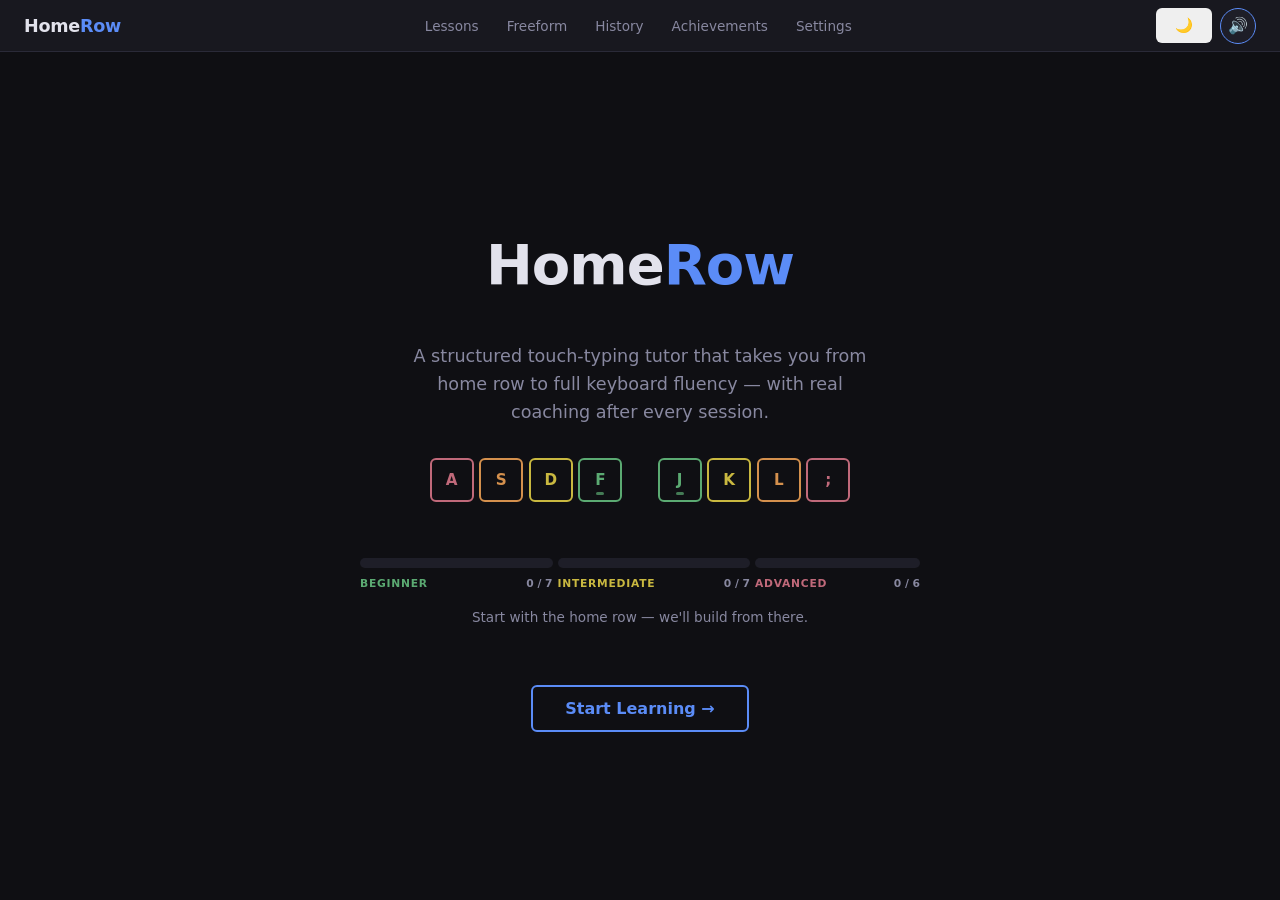
==== commit edf3f770: "Add freeform mode with scrolling text box, fix problem key chip labels to show miss counts, update S" ====
--- a/index.html
+++ b/index.html
@@ -33,6 +33,7 @@
 
     <nav id="toolbar-nav">
       <button class="nav-btn" data-screen="lessons">Lessons</button>
+      <button class="nav-btn" id="btn-nav-freeform">Freeform</button>
       <button class="nav-btn" data-screen="history">History</button>
       <button class="nav-btn" data-screen="achievements">Achievements</button>
       <button class="nav-btn" data-screen="settings">Settings</button>
@@ -100,7 +101,7 @@
 
     <div style="display: flex; gap: 0.75rem; flex-wrap: wrap; justify-content: center;">
       <button id="btn-start" class="btn-primary">Start Learning →</button>
-      <button id="btn-import-welcome" class="btn-secondary">Load Progress</button>
+      <button id="btn-import-welcome" class="btn-secondary">Load from File</button>
     </div>
   </main>
 
@@ -112,8 +113,8 @@
     <p class="subtitle">Complete each lesson to unlock the next. Requires 90% accuracy and meeting the WPM target.</p>
     <div id="lessons-grid-root"></div>
     <div class="lessons-actions">
-      <button id="btn-save-lessons" class="btn-secondary">Save Progress</button>
-      <button id="btn-load-lessons" class="btn-secondary">Load Progress</button>
+      <button id="btn-save-lessons" class="btn-secondary">Save to File</button>
+      <button id="btn-load-lessons" class="btn-secondary">Load from File</button>
     </div>
   </main>
 
@@ -288,7 +289,7 @@
       <button id="btn-next-lesson" class="btn-primary hidden">Next Lesson →</button>
       <button id="btn-retry" class="btn-secondary">Try Again</button>
       <button id="btn-lessons-from-summary" class="btn-secondary">All Lessons</button>
-      <button id="btn-save-summary" class="btn-secondary">Save Progress</button>
+      <button id="btn-save-summary" class="btn-secondary">Save to File</button>
     </div>
 
   </main>
@@ -418,12 +419,12 @@
 
       <div class="setting-row">
         <div class="setting-info">
-          <label>Save / Load Progress</label>
+          <label>Save / Load from File</label>
           <p>Save all your progress, stats, achievements, and preferences as a JSON file.</p>
         </div>
         <div class="export-import-row">
-          <button id="btn-export" class="btn-secondary">Save Progress</button>
-          <button id="btn-import" class="btn-secondary">Load Progress</button>
+          <button id="btn-export" class="btn-secondary">Save to File</button>
+          <button id="btn-import" class="btn-secondary">Load from File</button>
         </div>
       </div>
     </div>
@@ -437,6 +438,107 @@
           <p>Permanently delete all lessons, stats, achievements, and saved data. This cannot be undone.</p>
         </div>
         <button id="btn-reset" class="btn-danger">Reset Everything</button>
+      </div>
+    </div>
+
+  </main>
+
+  <!-- ═══════════════════════════════════════════════════════════════════════
+       SCREEN: FREEFORM MODE
+  ════════════════════════════════════════════════════════════════════════ -->
+  <main id="screen-freeform" class="screen">
+
+    <!-- Header -->
+    <div class="session-header">
+      <div class="session-info">
+        <h2>Freeform Mode</h2>
+        <span class="phase-badge" style="background: rgba(91,140,247,0.15); color: var(--accent); border: 1px solid rgba(91,140,247,0.35);">story</span>
+      </div>
+      <div class="session-stats">
+        <div class="stat-pill">
+          <div class="stat-val" id="freeform-wpm">0</div>
+          <div class="stat-lbl">WPM</div>
+        </div>
+        <div class="stat-pill">
+          <div class="stat-val" id="freeform-accuracy">100%</div>
+          <div class="stat-lbl">Accuracy</div>
+        </div>
+        <div class="stat-pill">
+          <div class="stat-val" id="freeform-time">0:00</div>
+          <div class="stat-lbl">Time</div>
+        </div>
+      </div>
+    </div>
+
+    <!-- Progress through passage -->
+    <div class="progress-track">
+      <div class="progress-fill" id="freeform-progress-fill" style="width: 0%"></div>
+    </div>
+
+    <!-- Typing area -->
+    <div class="typing-area">
+      <div id="freeform-text" tabindex="0" aria-label="Freeform typing text" role="textbox" aria-readonly="true"></div>
+    </div>
+
+    <!-- Keyboard diagram -->
+    <div class="keyboard-wrap">
+      <div class="keyboard-legend">
+        <div class="legend-item"><div class="legend-dot pinky"></div>Pinky</div>
+        <div class="legend-item"><div class="legend-dot ring"></div>Ring</div>
+        <div class="legend-item"><div class="legend-dot middle"></div>Middle</div>
+        <div class="legend-item"><div class="legend-dot index"></div>Index</div>
+        <div class="legend-item"><div class="legend-dot thumb"></div>Thumb</div>
+      </div>
+      <div id="freeform-keyboard-diagram" class="keyboard-diagram"></div>
+    </div>
+
+    <!-- Footer -->
+    <div class="session-footer" id="freeform-footer">
+      <span class="hint">Just start typing — no need to click the text box.</span>
+      <div style="display: flex; gap: 0.5rem;">
+        <button class="btn-secondary text-sm" id="btn-quit-freeform">Quit</button>
+        <button class="btn-primary text-sm" id="btn-finish-freeform">Finish &amp; Get Feedback</button>
+      </div>
+    </div>
+
+    <!-- Results panel (shown after session ends) -->
+    <div id="freeform-results" class="freeform-results hidden">
+      <div class="summary-header">
+        <h2>Freeform Complete</h2>
+        <p>Here's how you did.</p>
+      </div>
+
+      <div class="summary-stats">
+        <div class="summary-stat">
+          <div class="val accent" id="freeform-result-wpm">—</div>
+          <div class="lbl">WPM</div>
+        </div>
+        <div class="summary-stat">
+          <div class="val good" id="freeform-result-accuracy">—</div>
+          <div class="lbl">Accuracy</div>
+        </div>
+        <div class="summary-stat">
+          <div class="val" id="freeform-result-time">—</div>
+          <div class="lbl">Duration</div>
+        </div>
+      </div>
+
+      <div class="problem-keys-section">
+        <h3>Problem Keys This Session</h3>
+        <div id="freeform-problem-keys" class="problem-key-list"></div>
+      </div>
+
+      <div class="ai-feedback">
+        <h3>Coach Feedback</h3>
+        <div id="freeform-ai-text">
+          <span class="unavailable">Coaching feedback will appear here after your session.</span>
+        </div>
+        <button id="btn-freeform-ai" class="btn-primary freeform-ai-btn">Get AI Feedback</button>
+      </div>
+
+      <div class="summary-actions">
+        <button id="btn-freeform-again" class="btn-secondary">Try Again</button>
+        <button id="btn-freeform-lessons" class="btn-secondary">All Lessons</button>
       </div>
     </div>
 
--- a/css/style.css
+++ b/css/style.css
@@ -533,7 +533,8 @@
   position: relative;
 }
 
-#typing-text {
+#typing-text,
+#freeform-text {
   font-family: 'Courier New', 'Consolas', monospace;
   font-size: 1.35rem;
   line-height: 2;
@@ -543,14 +544,19 @@
   outline: none;
 }
 
-#typing-text span {
+#typing-text span,
+#freeform-text span {
   position: relative;
   transition: color 0.05s;
 }
-#typing-text span.pending  { color: var(--text-faint); }
-#typing-text span.correct  { color: var(--success); }
-#typing-text span.error    { color: var(--error); text-decoration: underline; }
-#typing-text span.current {
+#typing-text span.pending,
+#freeform-text span.pending  { color: var(--text-faint); }
+#typing-text span.correct,
+#freeform-text span.correct  { color: var(--success); }
+#typing-text span.error,
+#freeform-text span.error    { color: var(--error); text-decoration: underline; }
+#typing-text span.current,
+#freeform-text span.current {
   color: var(--text);
   background: rgba(91,140,247,0.18);
   border-radius: 2px;
@@ -558,6 +564,15 @@
   outline-offset: 1px;
   animation: blink 1s step-end infinite;
 }
+
+/* Freeform typing area — fixed height, scrolls to keep current char visible */
+#screen-freeform .typing-area {
+  height: 200px;
+  overflow-y: scroll;
+}
+#screen-freeform .typing-area::-webkit-scrollbar { width: 6px; }
+#screen-freeform .typing-area::-webkit-scrollbar-track { background: transparent; }
+#screen-freeform .typing-area::-webkit-scrollbar-thumb { background: var(--border); border-radius: 3px; }
 @keyframes blink {
   50% { outline-color: transparent; }
 }
@@ -1617,7 +1632,7 @@
   .summary-stats { grid-template-columns: repeat(2, 1fr); }
   .kb-key { width: 28px; height: 28px; font-size: 0.6rem; }
   .kb-spacebar { width: 140px; }
-  #typing-text { font-size: 1.1rem; }
+  #typing-text, #freeform-text { font-size: 1.1rem; }
   .session-stats { gap: 0.75rem; }
   .stat-pill .stat-val { font-size: 1.1rem; }
 }
@@ -1659,3 +1674,24 @@
   font-size: 0.95rem;
   line-height: 1.6;
 }
+
+/* ─── Freeform Screen ────────────────────────────────────────────────────────── */
+
+#screen-freeform {
+  gap: 1rem;
+}
+
+.freeform-results {
+  border-top: 2px solid var(--border);
+  padding-top: 2rem;
+  margin-top: 1.5rem;
+  display: flex;
+  flex-direction: column;
+  gap: 1.5rem;
+}
+
+.freeform-ai-btn {
+  margin-top: 1rem;
+  display: inline-block;
+}
+
